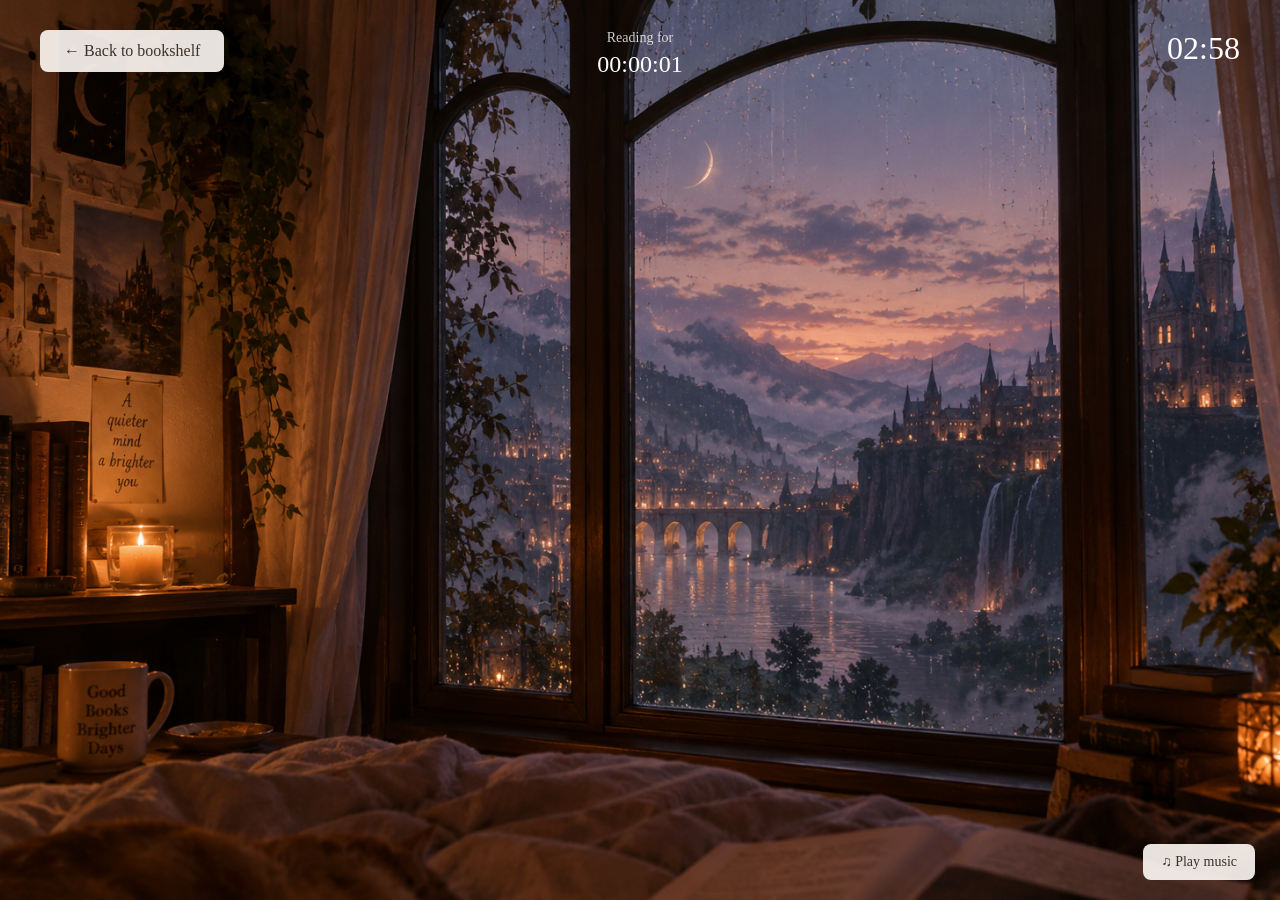
==== reading.html @ de261511 "design verbessert und reading ambience page hinzugefügt" ====
<!DOCTYPE html>
<html lang="en">

<head>
    <meta charset="UTF-8">
    <meta name="viewport" content="width=device-width, initial-scale=1.0">

    <title>Reading Mode</title>

    <link rel="stylesheet" href="reading.css">
</head>

<body>

    <main class="reading-screen">

    <audio id="ambientMusic" loop>
    <source src="audio/ambience-sound1.mp3" type="audio/mp3">
    </audio>

        <div class="reading-content">

            <div class="clock" id="clock">
                00:00
            </div>

            <div class="reading-time">

                <span>Reading for</span>

                <strong id="readingTimer">
                    00:00
                </strong>

            </div>

            <button id="backButton">
                ← Back to bookshelf
            </button>

            <button id="musicButton">
                ♫ Play music
            </button>

        </div>

    </main>


    <script src="reading.js"></script>

</body>

</html>
---- reading.css ----
* {
    margin: 0;
    padding: 0;
    box-sizing: border-box;
}

body {
    font-family: Georgia, serif;

    min-height: 100vh;
}


/* Reading screen */

.reading-screen {
    min-height: 100vh;

    background-image: url("images/reading/ambience1.png");
    background-size: cover;
    background-position: center;
    background-repeat: no-repeat;

    display: flex;
    align-items: center;
    justify-content: center;
}


.reading-content {
    width: 100%;
    height: 100vh;

    color: white;
}


/* Clock */

.clock {
    position: fixed;

    top: 30px;
    right: 40px;

    font-size: 32px;
}


/* Reading timer */

.reading-time {
    position: fixed;

    top: 30px;
    left: 50%;

    transform: translateX(-50%);

    display: flex;
    flex-direction: column;

    gap: 5px;

    text-align: center;
}

.reading-time span {
    font-size: 14px;
    opacity: 0.8;
}

.reading-time strong {
    font-size: 24px;
    font-weight: normal;
}


/* Back button */

#backButton {
    position: fixed;

    top: 30px;
    left: 40px;

    padding: 12px 24px;

    border: none;
    border-radius: 8px;

    background: rgba(255, 250, 245, 0.9);
    color: #3d3028;

    font-family: Georgia, serif;
    font-size: 16px;

    cursor: pointer;
}

#backButton:hover {
    opacity: 0.8;
}

#musicButton {
    position: fixed;

    bottom: 20px;
    right: 25px;

    padding: 10px 18px;

    border: none;
    border-radius: 8px;

    background: rgba(255, 250, 245, 0.9);
    color: #3d3028;

    font-family: Georgia, serif;
    font-size: 14px;

    cursor: pointer;
}

#musicButton:hover {
    opacity: 0.8;
}
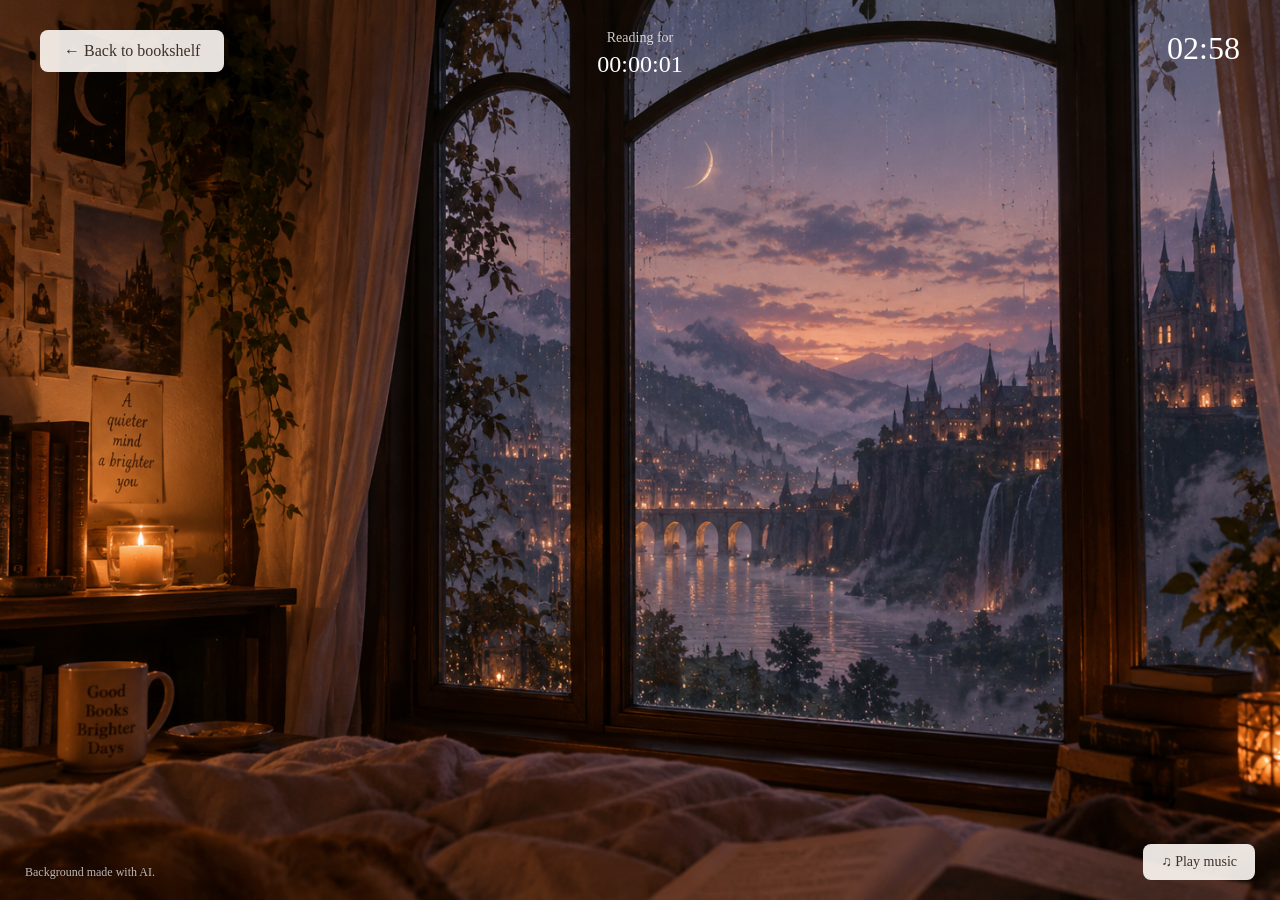
==== commit f6c2d8dd: "improved reading ambience screen" ====
--- a/reading.html
+++ b/reading.html
@@ -42,6 +42,8 @@
                 ♫ Play music
             </button>
 
+            <span class="AI"> Background made with AI.</span>
+
         </div>
 
     </main>
--- a/reading.css
+++ b/reading.css
@@ -124,4 +124,16 @@
 
 #musicButton:hover {
     opacity: 0.8;
+}
+
+/* Made with AI*/
+
+.AI {
+    position: fixed;
+    bottom: 20px;
+    left: 25px;
+
+    color: white;
+    font-size: 12px;
+    opacity: 0.7;
 }
